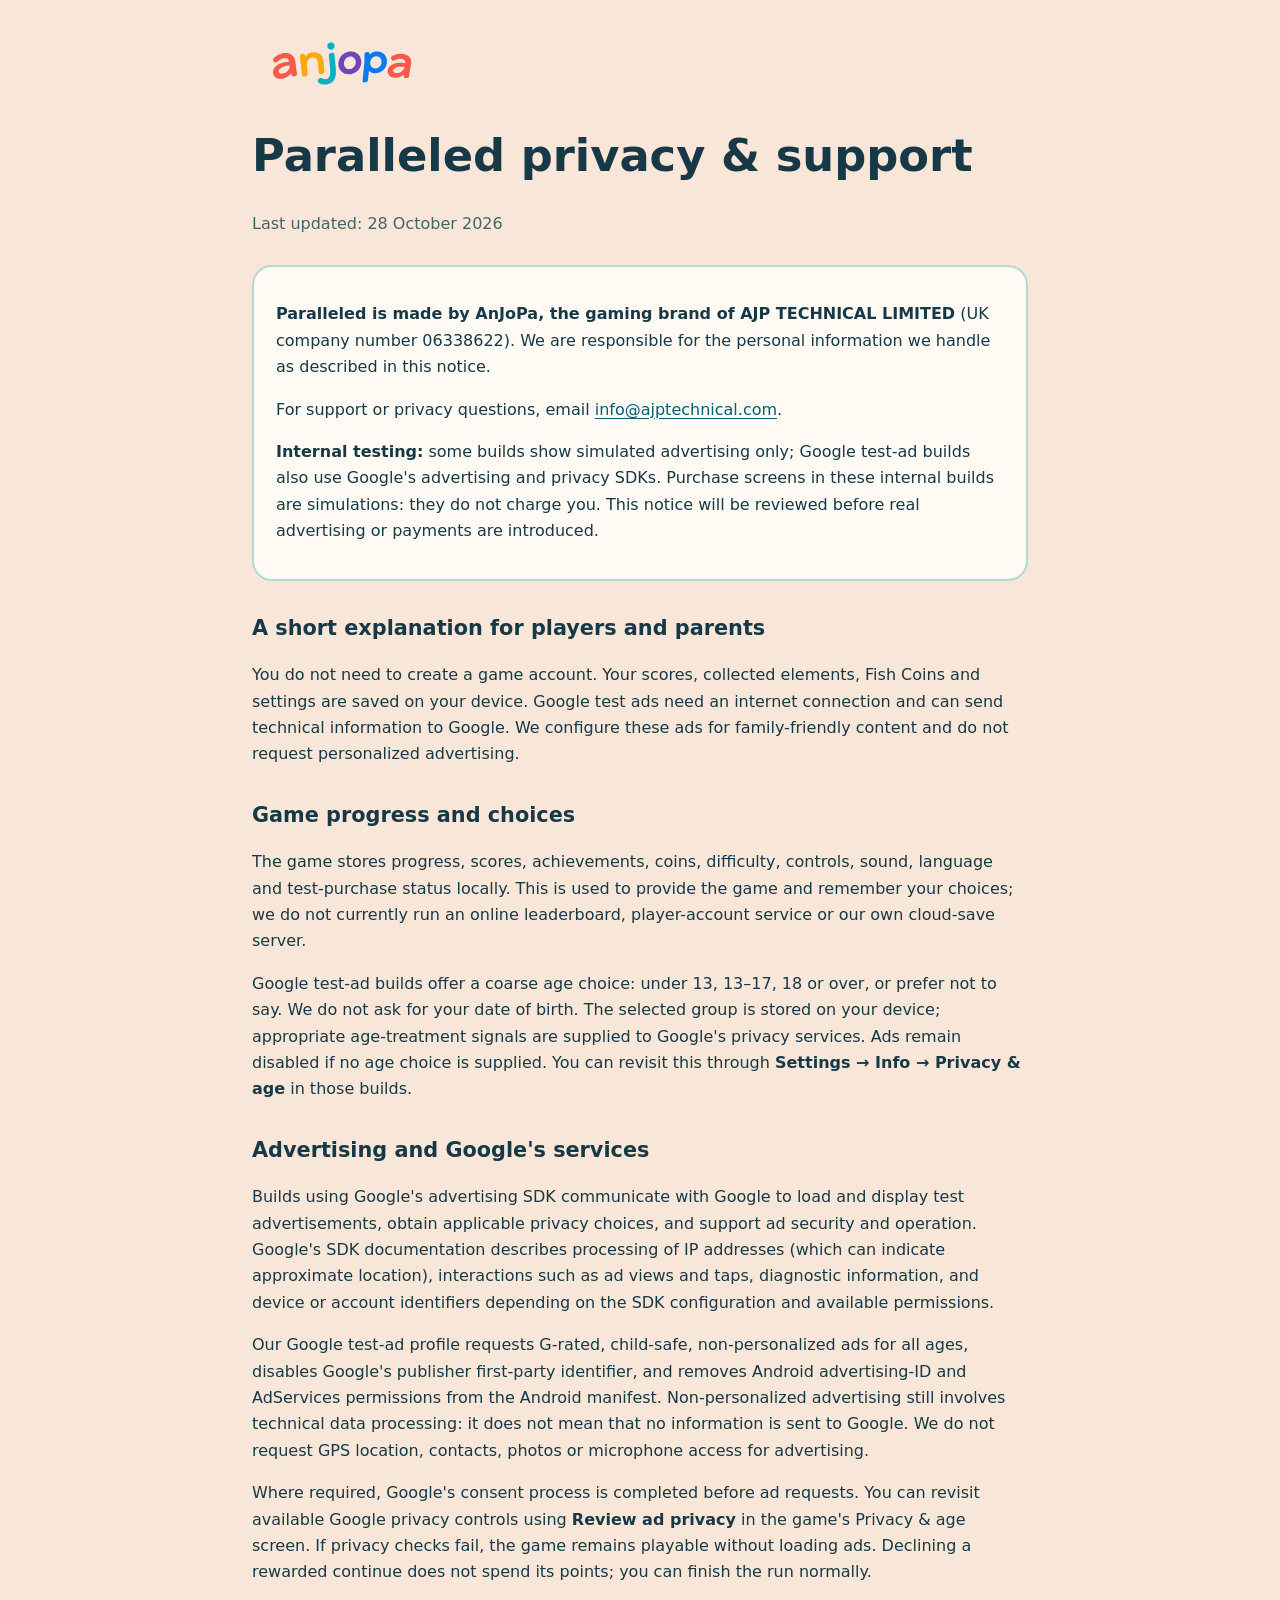
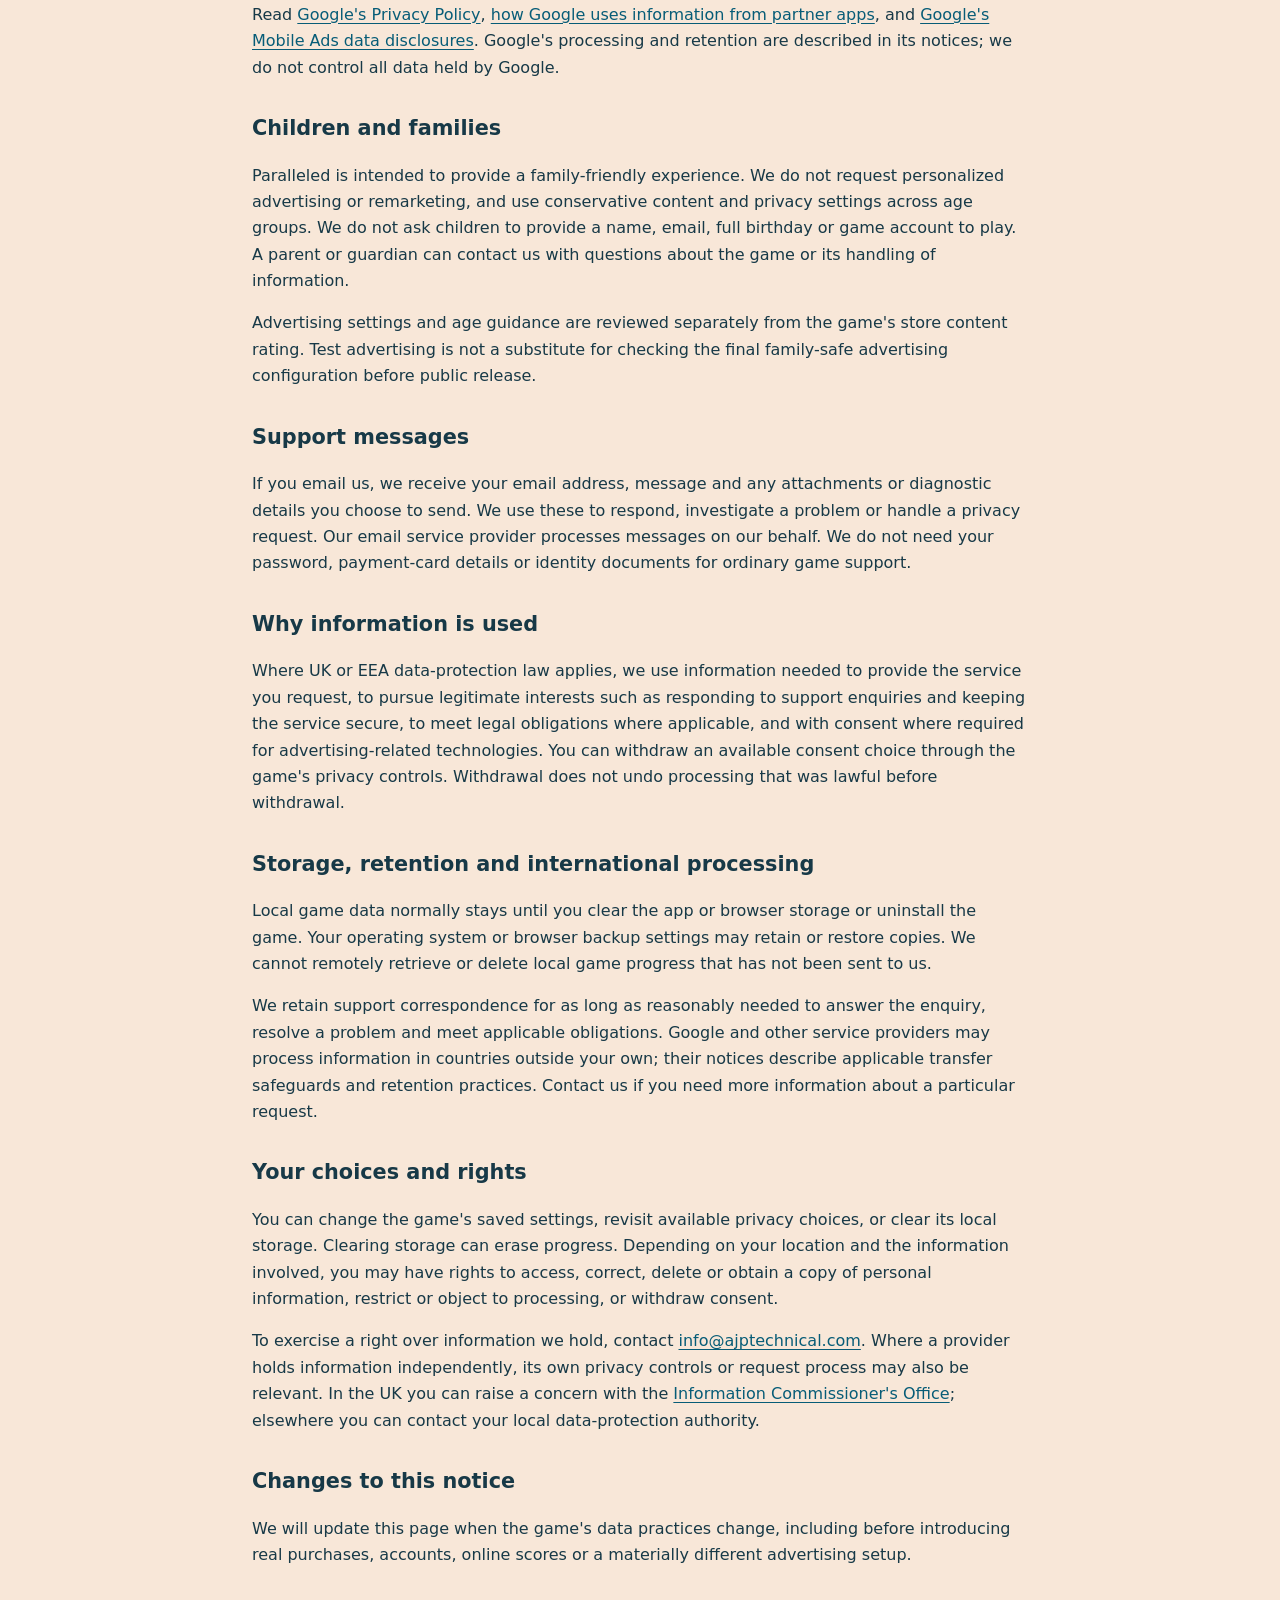
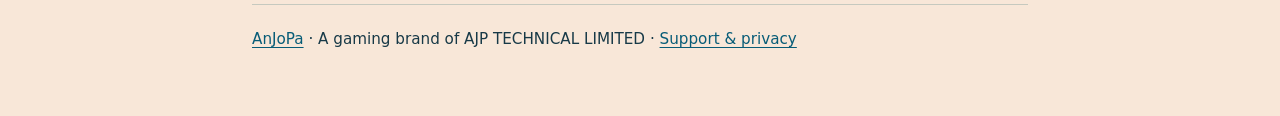
==== paralleled/privacy/index.html @ e25cfaeb "Add Paralleled privacy and support page" ====
<!doctype html>
<html lang="en">
<head>
<meta charset="utf-8"><meta name="viewport" content="width=device-width,initial-scale=1">
<title>Paralleled privacy &amp; support | AnJoPa</title>
<meta name="description" content="Privacy information and support for Paralleled by AnJoPa, a gaming brand of AJP Technical Limited.">
<style>
:root{color-scheme:light;font-family:system-ui,-apple-system,BlinkMacSystemFont,"Segoe UI",sans-serif;color:#173947;background:#f8e7d8;line-height:1.65}*{box-sizing:border-box}body{margin:0}main{max-width:820px;margin:auto;padding:36px 22px 64px}header{margin-bottom:28px}.logo{width:180px;max-width:65vw;height:auto}h1{font-size:clamp(1.9rem,6vw,2.8rem);line-height:1.15}h2{font-size:1.3rem;margin-top:30px}a{color:#075c77;text-underline-offset:3px}a:focus-visible{outline:3px solid #087c91;outline-offset:4px}.intro{padding:18px 22px;border:2px solid #b5d8d6;border-radius:20px;background:#fffaf4}.date{color:#45636a}ul{padding-left:24px}footer{margin-top:36px;border-top:1px solid #c6c9bf;padding-top:22px;font-size:.95rem}
</style>
</head>
<body><main>
<header><a href="/"><img class="logo" src="/img/anjopa.svg" alt="AnJoPa home"></a><h1>Paralleled privacy &amp; support</h1><p class="date">Last updated: 28 October 2026</p></header>
<section class="intro"><p><strong>Paralleled is made by AnJoPa, the gaming brand of AJP TECHNICAL LIMITED</strong> (UK company number 06338622). We are responsible for the personal information we handle as described in this notice.</p><p>For support or privacy questions, email <a href="mailto:info@ajptechnical.com">info@ajptechnical.com</a>.</p><p><strong>Internal testing:</strong> some builds show simulated advertising only; Google test-ad builds also use Google's advertising and privacy SDKs. Purchase screens in these internal builds are simulations: they do not charge you. This notice will be reviewed before real advertising or payments are introduced.</p></section>
<h2>A short explanation for players and parents</h2>
<p>You do not need to create a game account. Your scores, collected elements, Fish Coins and settings are saved on your device. Google test ads need an internet connection and can send technical information to Google. We configure these ads for family-friendly content and do not request personalized advertising.</p>
<h2>Game progress and choices</h2>
<p>The game stores progress, scores, achievements, coins, difficulty, controls, sound, language and test-purchase status locally. This is used to provide the game and remember your choices; we do not currently run an online leaderboard, player-account service or our own cloud-save server.</p>
<p>Google test-ad builds offer a coarse age choice: under 13, 13–17, 18 or over, or prefer not to say. We do not ask for your date of birth. The selected group is stored on your device; appropriate age-treatment signals are supplied to Google's privacy services. Ads remain disabled if no age choice is supplied. You can revisit this through <strong>Settings → Info → Privacy &amp; age</strong> in those builds.</p>
<h2>Advertising and Google's services</h2>
<p>Builds using Google's advertising SDK communicate with Google to load and display test advertisements, obtain applicable privacy choices, and support ad security and operation. Google's SDK documentation describes processing of IP addresses (which can indicate approximate location), interactions such as ad views and taps, diagnostic information, and device or account identifiers depending on the SDK configuration and available permissions.</p>
<p>Our Google test-ad profile requests G-rated, child-safe, non-personalized ads for all ages, disables Google's publisher first-party identifier, and removes Android advertising-ID and AdServices permissions from the Android manifest. Non-personalized advertising still involves technical data processing: it does not mean that no information is sent to Google. We do not request GPS location, contacts, photos or microphone access for advertising.</p>
<p>Where required, Google's consent process is completed before ad requests. You can revisit available Google privacy controls using <strong>Review ad privacy</strong> in the game's Privacy &amp; age screen. If privacy checks fail, the game remains playable without loading ads. Declining a rewarded continue does not spend its points; you can finish the run normally.</p>
<p>Read <a href="https://policies.google.com/privacy">Google's Privacy Policy</a>, <a href="https://policies.google.com/technologies/partner-sites">how Google uses information from partner apps</a>, and <a href="https://developers.google.com/admob/android/privacy/play-data-disclosure">Google's Mobile Ads data disclosures</a>. Google's processing and retention are described in its notices; we do not control all data held by Google.</p>
<h2>Children and families</h2>
<p>Paralleled is intended to provide a family-friendly experience. We do not request personalized advertising or remarketing, and use conservative content and privacy settings across age groups. We do not ask children to provide a name, email, full birthday or game account to play. A parent or guardian can contact us with questions about the game or its handling of information.</p>
<p>Advertising settings and age guidance are reviewed separately from the game's store content rating. Test advertising is not a substitute for checking the final family-safe advertising configuration before public release.</p>
<h2>Support messages</h2>
<p>If you email us, we receive your email address, message and any attachments or diagnostic details you choose to send. We use these to respond, investigate a problem or handle a privacy request. Our email service provider processes messages on our behalf. We do not need your password, payment-card details or identity documents for ordinary game support.</p>
<h2>Why information is used</h2>
<p>Where UK or EEA data-protection law applies, we use information needed to provide the service you request, to pursue legitimate interests such as responding to support enquiries and keeping the service secure, to meet legal obligations where applicable, and with consent where required for advertising-related technologies. You can withdraw an available consent choice through the game's privacy controls. Withdrawal does not undo processing that was lawful before withdrawal.</p>
<h2>Storage, retention and international processing</h2>
<p>Local game data normally stays until you clear the app or browser storage or uninstall the game. Your operating system or browser backup settings may retain or restore copies. We cannot remotely retrieve or delete local game progress that has not been sent to us.</p>
<p>We retain support correspondence for as long as reasonably needed to answer the enquiry, resolve a problem and meet applicable obligations. Google and other service providers may process information in countries outside your own; their notices describe applicable transfer safeguards and retention practices. Contact us if you need more information about a particular request.</p>
<h2>Your choices and rights</h2>
<p>You can change the game's saved settings, revisit available privacy choices, or clear its local storage. Clearing storage can erase progress. Depending on your location and the information involved, you may have rights to access, correct, delete or obtain a copy of personal information, restrict or object to processing, or withdraw consent.</p>
<p>To exercise a right over information we hold, contact <a href="mailto:info@ajptechnical.com">info@ajptechnical.com</a>. Where a provider holds information independently, its own privacy controls or request process may also be relevant. In the UK you can raise a concern with the <a href="https://ico.org.uk/make-a-complaint/">Information Commissioner's Office</a>; elsewhere you can contact your local data-protection authority.</p>
<h2>Changes to this notice</h2>
<p>We will update this page when the game's data practices change, including before introducing real purchases, accounts, online scores or a materially different advertising setup.</p>
<footer><a href="/">AnJoPa</a> · A gaming brand of AJP TECHNICAL LIMITED · <a href="mailto:info@ajptechnical.com">Support &amp; privacy</a></footer>
</main></body></html>
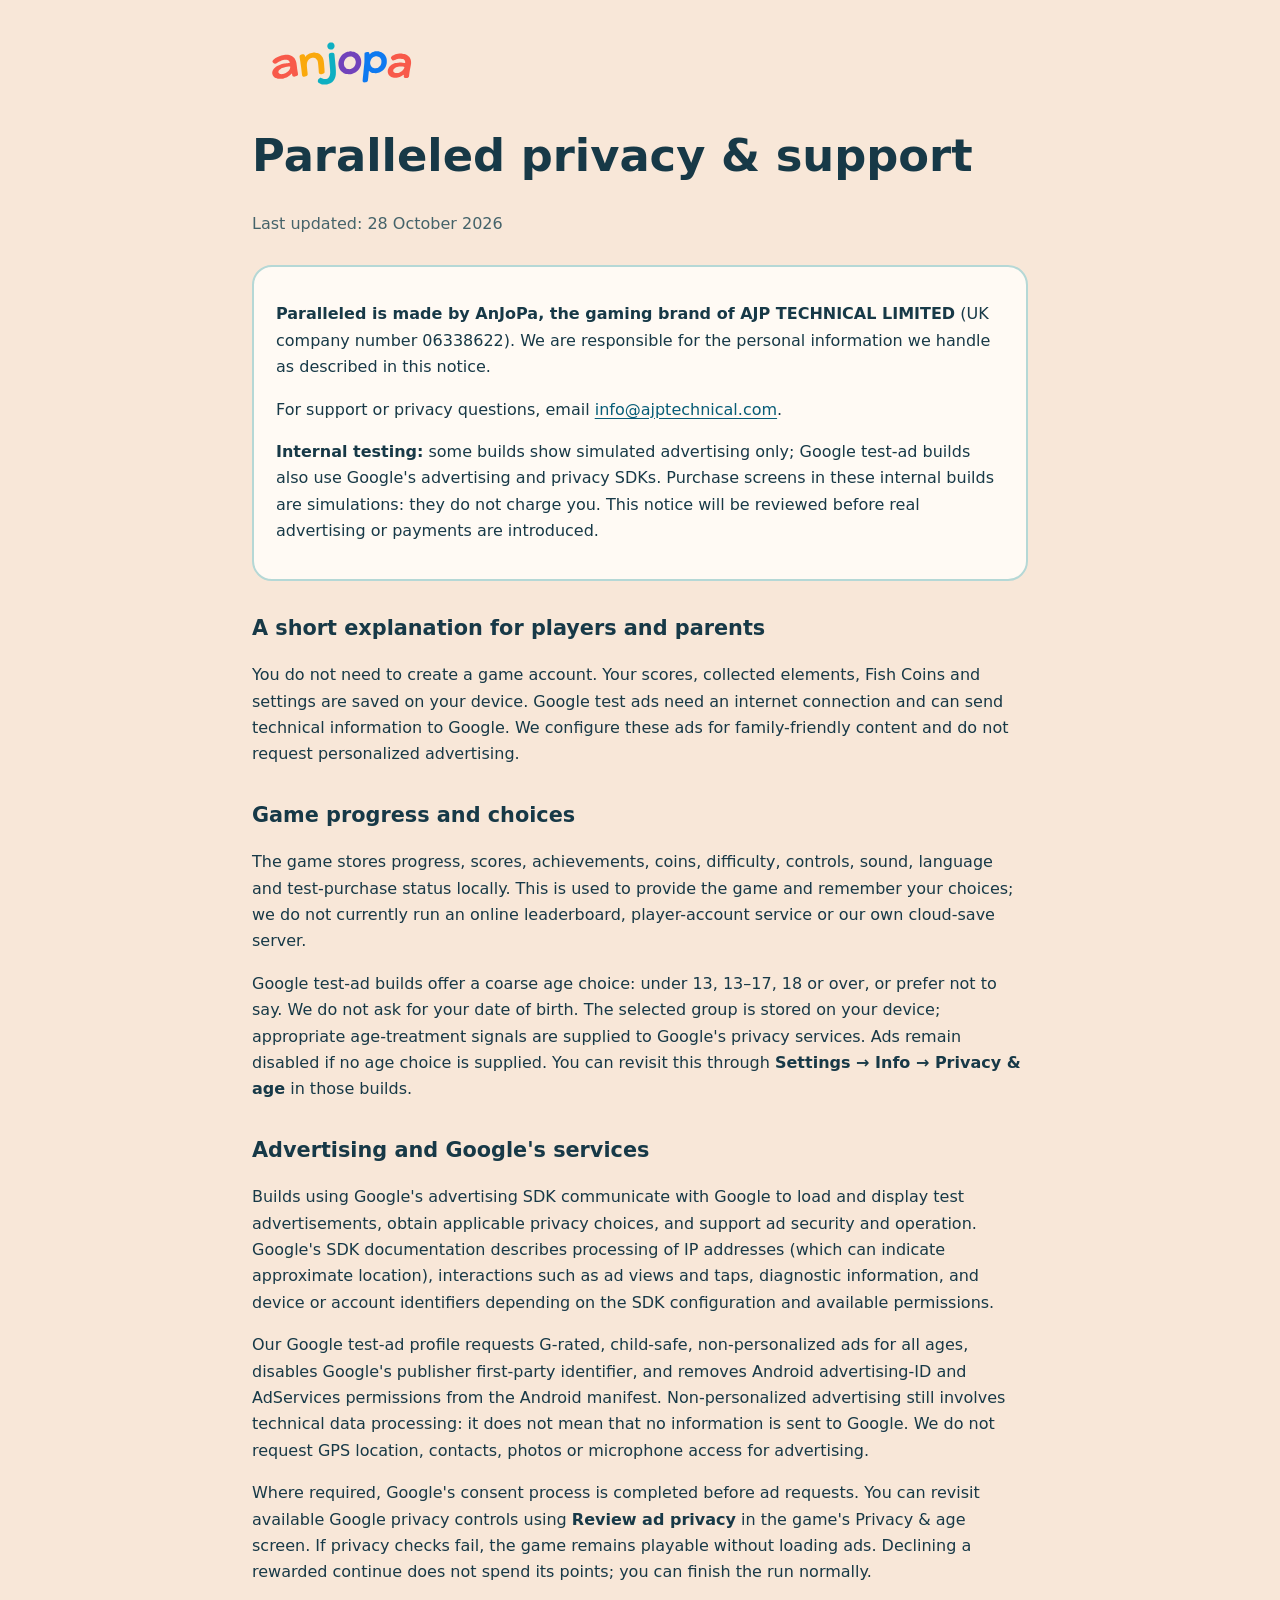
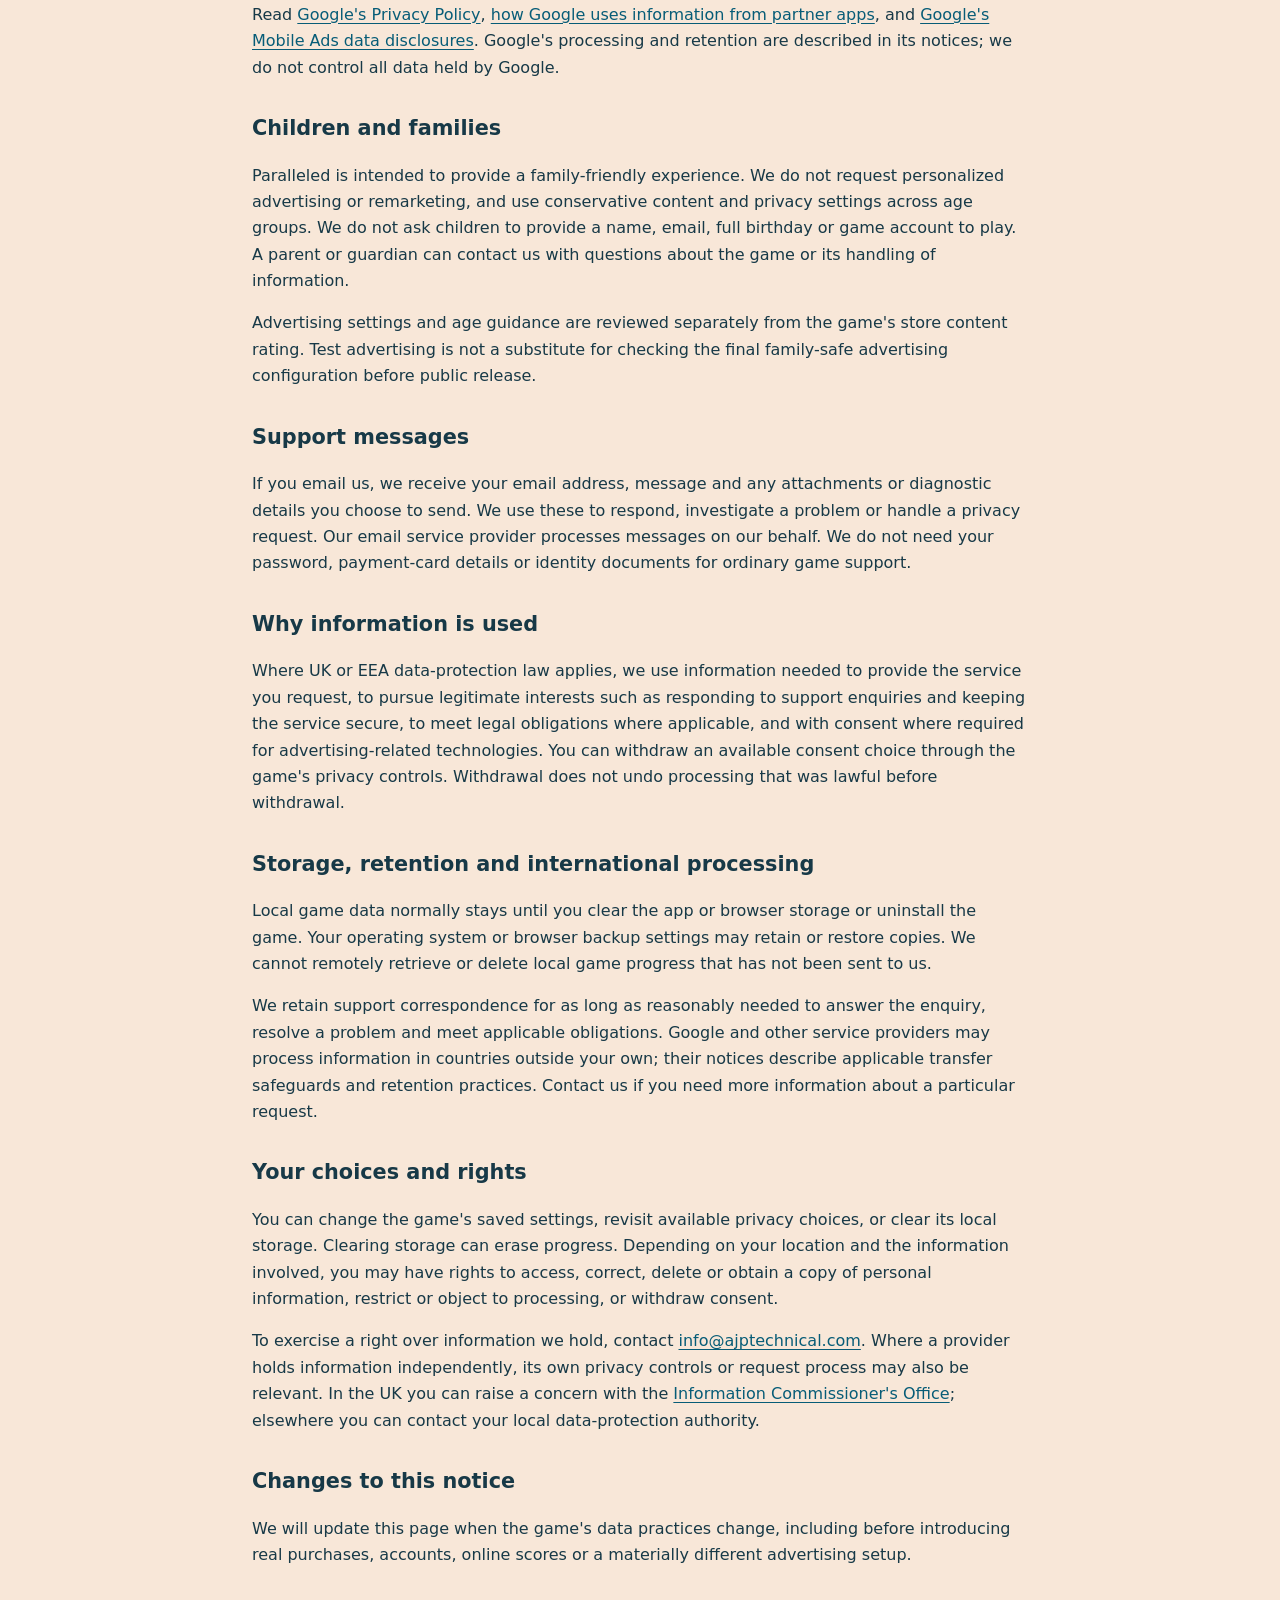
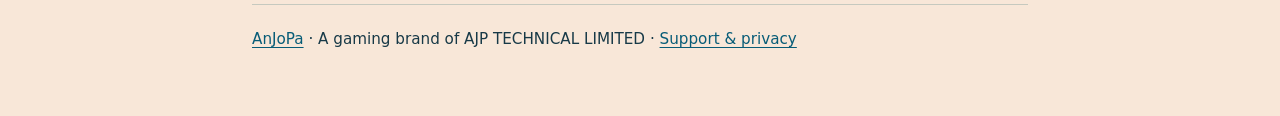
==== commit 8d0d5f26: "Add AnJoPa logo favicon and Apple touch icon" ====
--- a/paralleled/privacy/index.html
+++ b/paralleled/privacy/index.html
@@ -7,6 +7,9 @@
 <style>
 :root{color-scheme:light;font-family:system-ui,-apple-system,BlinkMacSystemFont,"Segoe UI",sans-serif;color:#173947;background:#f8e7d8;line-height:1.65}*{box-sizing:border-box}body{margin:0}main{max-width:820px;margin:auto;padding:36px 22px 64px}header{margin-bottom:28px}.logo{width:180px;max-width:65vw;height:auto}h1{font-size:clamp(1.9rem,6vw,2.8rem);line-height:1.15}h2{font-size:1.3rem;margin-top:30px}a{color:#075c77;text-underline-offset:3px}a:focus-visible{outline:3px solid #087c91;outline-offset:4px}.intro{padding:18px 22px;border:2px solid #b5d8d6;border-radius:20px;background:#fffaf4}.date{color:#45636a}ul{padding-left:24px}footer{margin-top:36px;border-top:1px solid #c6c9bf;padding-top:22px;font-size:.95rem}
 </style>
+<link rel="icon" href="/favicon.ico" sizes="any">
+<link rel="icon" href="/favicon.svg" type="image/svg+xml">
+<link rel="apple-touch-icon" href="/apple-touch-icon.png">
 </head>
 <body><main>
 <header><a href="/"><img class="logo" src="/img/anjopa.svg" alt="AnJoPa home"></a><h1>Paralleled privacy &amp; support</h1><p class="date">Last updated: 28 October 2026</p></header>
